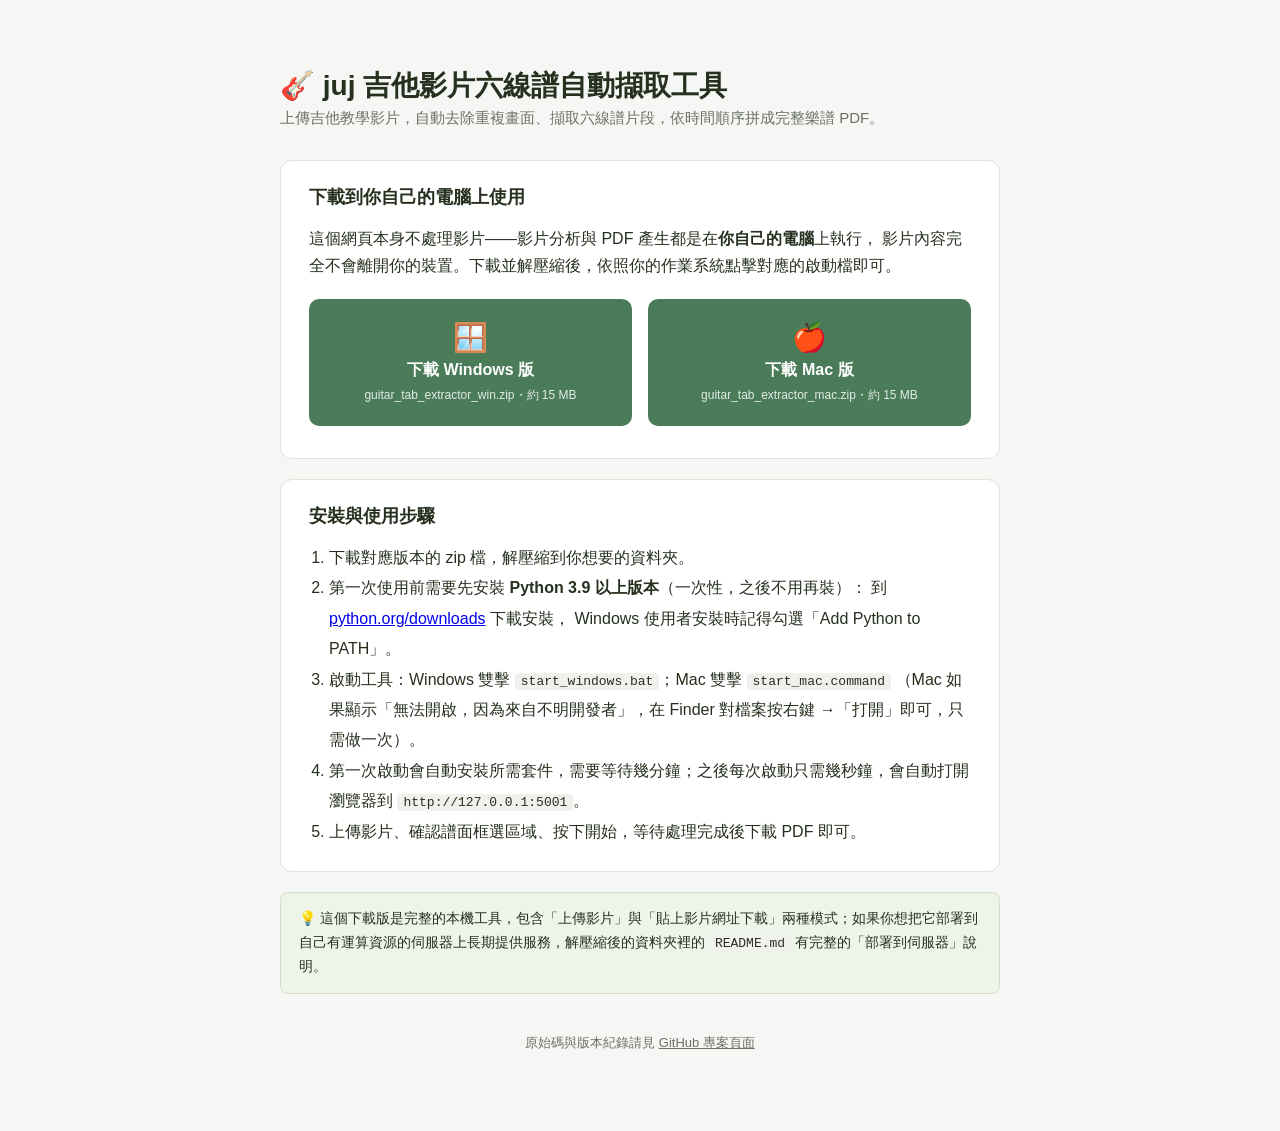
==== site/index.html @ e15d1bc4 "更新下載連結 更新下載連結" ====
<!doctype html>
<html lang="zh-Hant">
<head>
<meta charset="utf-8">
<meta name="viewport" content="width=device-width, initial-scale=1">
<title>juj 吉他影片六線譜自動擷取工具</title>
<style>
  :root {
    --bg: #f6f7f4;
    --card: #ffffff;
    --accent: #4a7c59;
    --accent-dark: #375c41;
    --text: #26301f;
    --muted: #6b7264;
    --border: #dfe3d8;
  }
  * { box-sizing: border-box; }
  body {
    margin: 0;
    font-family: -apple-system, "Segoe UI", "PingFang TC", "Microsoft JhengHei", sans-serif;
    background: var(--bg);
    color: var(--text);
  }
  .wrap { max-width: 760px; margin: 0 auto; padding: 48px 20px 80px; }
  h1 { font-size: 28px; margin-bottom: 4px; }
  .sub { color: var(--muted); margin-top: 0; margin-bottom: 32px; font-size: 15px; }
  .card {
    background: var(--card);
    border: 1px solid var(--border);
    border-radius: 12px;
    padding: 24px 28px;
    margin-bottom: 20px;
  }
  .card h2 { margin-top: 0; font-size: 18px; }
  .card p { line-height: 1.7; color: var(--text); }
  .downloads {
    display: grid;
    grid-template-columns: 1fr 1fr;
    gap: 16px;
    margin: 20px 0 8px;
  }
  @media (max-width: 560px) {
    .downloads { grid-template-columns: 1fr; }
  }
  .dl-btn {
    display: flex;
    flex-direction: column;
    align-items: center;
    justify-content: center;
    gap: 6px;
    background: var(--accent);
    color: white;
    text-decoration: none;
    border-radius: 10px;
    padding: 22px 16px;
    font-size: 16px;
    font-weight: 600;
    transition: background 0.15s;
  }
  .dl-btn:hover { background: var(--accent-dark); }
  .dl-btn .icon { font-size: 28px; }
  .dl-btn .size { font-size: 12px; font-weight: 400; opacity: 0.85; }
  .steps {
    margin: 0;
    padding-left: 20px;
    line-height: 1.9;
    color: var(--text);
  }
  .note {
    background: #eef4ea;
    border: 1px solid #cfe0c6;
    border-radius: 8px;
    padding: 14px 18px;
    font-size: 14px;
    color: var(--text);
    line-height: 1.7;
  }
  code {
    background: #f0f1ec;
    padding: 1px 6px;
    border-radius: 4px;
    font-size: 13px;
  }
  footer {
    text-align: center;
    color: var(--muted);
    font-size: 13px;
    margin-top: 40px;
  }
  footer a { color: var(--muted); }
</style>
</head>
<body>
  <div class="wrap">
    <h1>🎸 juj 吉他影片六線譜自動擷取工具</h1>
    <p class="sub">上傳吉他教學影片，自動去除重複畫面、擷取六線譜片段，依時間順序拼成完整樂譜 PDF。</p>

    <div class="card">
      <h2>下載到你自己的電腦上使用</h2>
      <p>
        這個網頁本身不處理影片——影片分析與 PDF 產生都是在<strong>你自己的電腦</strong>上執行，
        影片內容完全不會離開你的裝置。下載並解壓縮後，依照你的作業系統點擊對應的啟動檔即可。
      </p>
      <div class="downloads">
        <a class="dl-btn" href="https://github.com/juj58612/juj-guitar-tab-extractor-tool/releases/download/v1.0/guitar_tab_extractor_win.zip">
          <span class="icon">🪟</span>
          <span>下載 Windows 版</span>
          <span class="size">guitar_tab_extractor_win.zip・約 15 MB</span>
        </a>
        <a class="dl-btn" href="https://github.com/juj58612/juj-guitar-tab-extractor-tool/releases/download/v1.0/guitar_tab_extractor_mac.zip">
          <span class="icon">🍎</span>
          <span>下載 Mac 版</span>
          <span class="size">guitar_tab_extractor_mac.zip・約 15 MB</span>
        </a>
      </div>
    </div>

    <div class="card">
      <h2>安裝與使用步驟</h2>
      <ol class="steps">
        <li>下載對應版本的 zip 檔，解壓縮到你想要的資料夾。</li>
        <li>
          第一次使用前需要先安裝 <strong>Python 3.9 以上版本</strong>（一次性，之後不用再裝）：
          到 <a href="https://www.python.org/downloads/" target="_blank" rel="noopener">python.org/downloads</a> 下載安裝，
          Windows 使用者安裝時記得勾選「Add Python to PATH」。
        </li>
        <li>
          啟動工具：Windows 雙擊 <code>start_windows.bat</code>；Mac 雙擊 <code>start_mac.command</code>
          （Mac 如果顯示「無法開啟，因為來自不明開發者」，在 Finder 對檔案按右鍵 →「打開」即可，只需做一次）。
        </li>
        <li>第一次啟動會自動安裝所需套件，需要等待幾分鐘；之後每次啟動只需幾秒鐘，會自動打開瀏覽器到 <code>http://127.0.0.1:5001</code>。</li>
        <li>上傳影片、確認譜面框選區域、按下開始，等待處理完成後下載 PDF 即可。</li>
      </ol>
    </div>

    <div class="note">
      💡 這個下載版是完整的本機工具，包含「上傳影片」與「貼上影片網址下載」兩種模式；如果你想把它部署到自己有運算資源的伺服器上長期提供服務，解壓縮後的資料夾裡的 <code>README.md</code> 有完整的「部署到伺服器」說明。
    </div>

    <footer>
      原始碼與版本紀錄請見 <a href="https://github.com/juj58612/juj-guitar-tab-extractor-tool" target="_blank" rel="noopener">GitHub 專案頁面</a>
    </footer>
  </div>
</body>
</html>
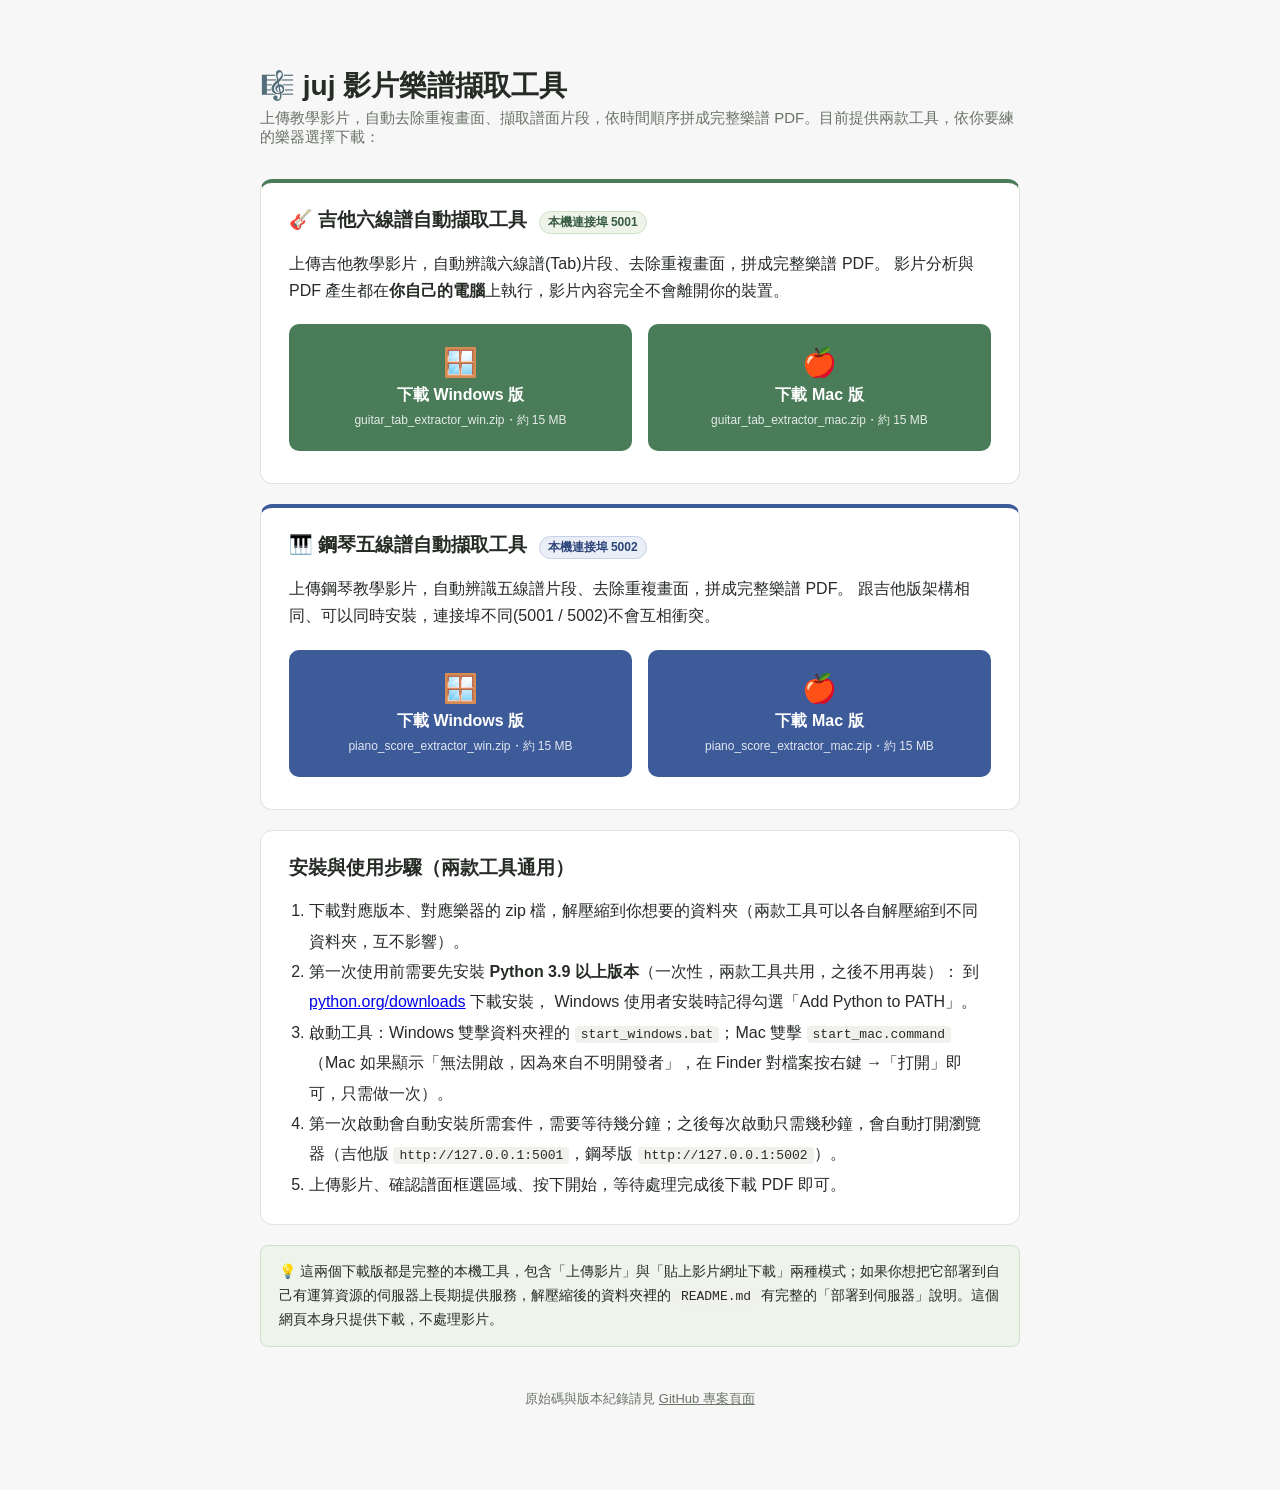
==== commit ee614c0a: "合併吉他/鋼琴下載頁：同一個網頁提供兩款工具的 Win/Mac 安裝包下載" ====
--- a/site/index.html
+++ b/site/index.html
@@ -3,16 +3,22 @@
 <head>
 <meta charset="utf-8">
 <meta name="viewport" content="width=device-width, initial-scale=1">
-<title>juj 吉他影片六線譜自動擷取工具</title>
+<title>juj 影片樂譜擷取工具</title>
 <style>
   :root {
-    --bg: #f6f7f4;
+    --bg: #f6f7f6;
     --card: #ffffff;
-    --accent: #4a7c59;
-    --accent-dark: #375c41;
-    --text: #26301f;
-    --muted: #6b7264;
-    --border: #dfe3d8;
+    --text: #262b26;
+    --muted: #6b7268;
+    --border: #e0e3dd;
+    --guitar: #4a7c59;
+    --guitar-dark: #375c41;
+    --guitar-tint: #eef4ea;
+    --guitar-tint-border: #cfe0c6;
+    --piano: #3d5a99;
+    --piano-dark: #2d4478;
+    --piano-tint: #eaeef7;
+    --piano-tint-border: #c6d0e6;
   }
   * { box-sizing: border-box; }
   body {
@@ -21,7 +27,7 @@
     background: var(--bg);
     color: var(--text);
   }
-  .wrap { max-width: 760px; margin: 0 auto; padding: 48px 20px 80px; }
+  .wrap { max-width: 800px; margin: 0 auto; padding: 48px 20px 80px; }
   h1 { font-size: 28px; margin-bottom: 4px; }
   .sub { color: var(--muted); margin-top: 0; margin-bottom: 32px; font-size: 15px; }
   .card {
@@ -31,8 +37,11 @@
     padding: 24px 28px;
     margin-bottom: 20px;
   }
-  .card h2 { margin-top: 0; font-size: 18px; }
+  .card h2 { margin-top: 0; font-size: 19px; }
   .card p { line-height: 1.7; color: var(--text); }
+  .tool-card { border-top: 4px solid var(--tool-color); }
+  .tool-card.guitar { --tool-color: var(--guitar); }
+  .tool-card.piano { --tool-color: var(--piano); }
   .downloads {
     display: grid;
     grid-template-columns: 1fr 1fr;
@@ -48,7 +57,6 @@
     align-items: center;
     justify-content: center;
     gap: 6px;
-    background: var(--accent);
     color: white;
     text-decoration: none;
     border-radius: 10px;
@@ -57,7 +65,10 @@
     font-weight: 600;
     transition: background 0.15s;
   }
-  .dl-btn:hover { background: var(--accent-dark); }
+  .guitar .dl-btn { background: var(--guitar); }
+  .guitar .dl-btn:hover { background: var(--guitar-dark); }
+  .piano .dl-btn { background: var(--piano); }
+  .piano .dl-btn:hover { background: var(--piano-dark); }
   .dl-btn .icon { font-size: 28px; }
   .dl-btn .size { font-size: 12px; font-weight: 400; opacity: 0.85; }
   .steps {
@@ -67,8 +78,8 @@
     color: var(--text);
   }
   .note {
-    background: #eef4ea;
-    border: 1px solid #cfe0c6;
+    background: var(--guitar-tint);
+    border: 1px solid var(--guitar-tint-border);
     border-radius: 8px;
     padding: 14px 18px;
     font-size: 14px;
@@ -81,25 +92,37 @@
     border-radius: 4px;
     font-size: 13px;
   }
+  .port-tag {
+    display: inline-block;
+    font-size: 12px;
+    font-weight: 600;
+    padding: 2px 8px;
+    border-radius: 999px;
+    margin-left: 6px;
+  }
+  .guitar .port-tag { background: var(--guitar-tint); color: var(--guitar-dark); border: 1px solid var(--guitar-tint-border); }
+  .piano .port-tag { background: var(--piano-tint); color: var(--piano-dark); border: 1px solid var(--piano-tint-border); }
   footer {
     text-align: center;
     color: var(--muted);
     font-size: 13px;
     margin-top: 40px;
+    line-height: 1.8;
   }
   footer a { color: var(--muted); }
 </style>
 </head>
 <body>
   <div class="wrap">
-    <h1>🎸 juj 吉他影片六線譜自動擷取工具</h1>
-    <p class="sub">上傳吉他教學影片，自動去除重複畫面、擷取六線譜片段，依時間順序拼成完整樂譜 PDF。</p>
+    <h1>🎼 juj 影片樂譜擷取工具</h1>
+    <p class="sub">上傳教學影片，自動去除重複畫面、擷取譜面片段，依時間順序拼成完整樂譜 PDF。目前提供兩款工具，依你要練的樂器選擇下載：</p>
 
-    <div class="card">
-      <h2>下載到你自己的電腦上使用</h2>
+    <!-- 吉他 -->
+    <div class="card tool-card guitar">
+      <h2>🎸 吉他六線譜自動擷取工具 <span class="port-tag">本機連接埠 5001</span></h2>
       <p>
-        這個網頁本身不處理影片——影片分析與 PDF 產生都是在<strong>你自己的電腦</strong>上執行，
-        影片內容完全不會離開你的裝置。下載並解壓縮後，依照你的作業系統點擊對應的啟動檔即可。
+        上傳吉他教學影片，自動辨識六線譜(Tab)片段、去除重複畫面，拼成完整樂譜 PDF。
+        影片分析與 PDF 產生都在<strong>你自己的電腦</strong>上執行，影片內容完全不會離開你的裝置。
       </p>
       <div class="downloads">
         <a class="dl-btn" href="https://github.com/juj58612/juj-guitar-tab-extractor-tool/releases/download/v1.0/guitar_tab_extractor_win.zip">
@@ -115,26 +138,47 @@
       </div>
     </div>
 
+    <!-- 鋼琴 -->
+    <div class="card tool-card piano">
+      <h2>🎹 鋼琴五線譜自動擷取工具 <span class="port-tag">本機連接埠 5002</span></h2>
+      <p>
+        上傳鋼琴教學影片，自動辨識五線譜片段、去除重複畫面，拼成完整樂譜 PDF。
+        跟吉他版架構相同、可以同時安裝，連接埠不同(5001 / 5002)不會互相衝突。
+      </p>
+      <div class="downloads">
+        <a class="dl-btn" href="https://github.com/juj58612/juj-guitar-tab-extractor-tool/releases/download/v1.0/piano_score_extractor_win.zip">
+          <span class="icon">🪟</span>
+          <span>下載 Windows 版</span>
+          <span class="size">piano_score_extractor_win.zip・約 15 MB</span>
+        </a>
+        <a class="dl-btn" href="https://github.com/juj58612/juj-guitar-tab-extractor-tool/releases/download/v1.0/piano_score_extractor_mac.zip">
+          <span class="icon">🍎</span>
+          <span>下載 Mac 版</span>
+          <span class="size">piano_score_extractor_mac.zip・約 15 MB</span>
+        </a>
+      </div>
+    </div>
+
     <div class="card">
-      <h2>安裝與使用步驟</h2>
+      <h2>安裝與使用步驟（兩款工具通用）</h2>
       <ol class="steps">
-        <li>下載對應版本的 zip 檔，解壓縮到你想要的資料夾。</li>
+        <li>下載對應版本、對應樂器的 zip 檔，解壓縮到你想要的資料夾（兩款工具可以各自解壓縮到不同資料夾，互不影響）。</li>
         <li>
-          第一次使用前需要先安裝 <strong>Python 3.9 以上版本</strong>（一次性，之後不用再裝）：
+          第一次使用前需要先安裝 <strong>Python 3.9 以上版本</strong>（一次性，兩款工具共用，之後不用再裝）：
           到 <a href="https://www.python.org/downloads/" target="_blank" rel="noopener">python.org/downloads</a> 下載安裝，
           Windows 使用者安裝時記得勾選「Add Python to PATH」。
         </li>
         <li>
-          啟動工具：Windows 雙擊 <code>start_windows.bat</code>；Mac 雙擊 <code>start_mac.command</code>
+          啟動工具：Windows 雙擊資料夾裡的 <code>start_windows.bat</code>；Mac 雙擊 <code>start_mac.command</code>
           （Mac 如果顯示「無法開啟，因為來自不明開發者」，在 Finder 對檔案按右鍵 →「打開」即可，只需做一次）。
         </li>
-        <li>第一次啟動會自動安裝所需套件，需要等待幾分鐘；之後每次啟動只需幾秒鐘，會自動打開瀏覽器到 <code>http://127.0.0.1:5001</code>。</li>
+        <li>第一次啟動會自動安裝所需套件，需要等待幾分鐘；之後每次啟動只需幾秒鐘，會自動打開瀏覽器（吉他版 <code>http://127.0.0.1:5001</code>，鋼琴版 <code>http://127.0.0.1:5002</code>）。</li>
         <li>上傳影片、確認譜面框選區域、按下開始，等待處理完成後下載 PDF 即可。</li>
       </ol>
     </div>
 
     <div class="note">
-      💡 這個下載版是完整的本機工具，包含「上傳影片」與「貼上影片網址下載」兩種模式；如果你想把它部署到自己有運算資源的伺服器上長期提供服務，解壓縮後的資料夾裡的 <code>README.md</code> 有完整的「部署到伺服器」說明。
+      💡 這兩個下載版都是完整的本機工具，包含「上傳影片」與「貼上影片網址下載」兩種模式；如果你想把它部署到自己有運算資源的伺服器上長期提供服務，解壓縮後的資料夾裡的 <code>README.md</code> 有完整的「部署到伺服器」說明。這個網頁本身只提供下載，不處理影片。
     </div>
 
     <footer>
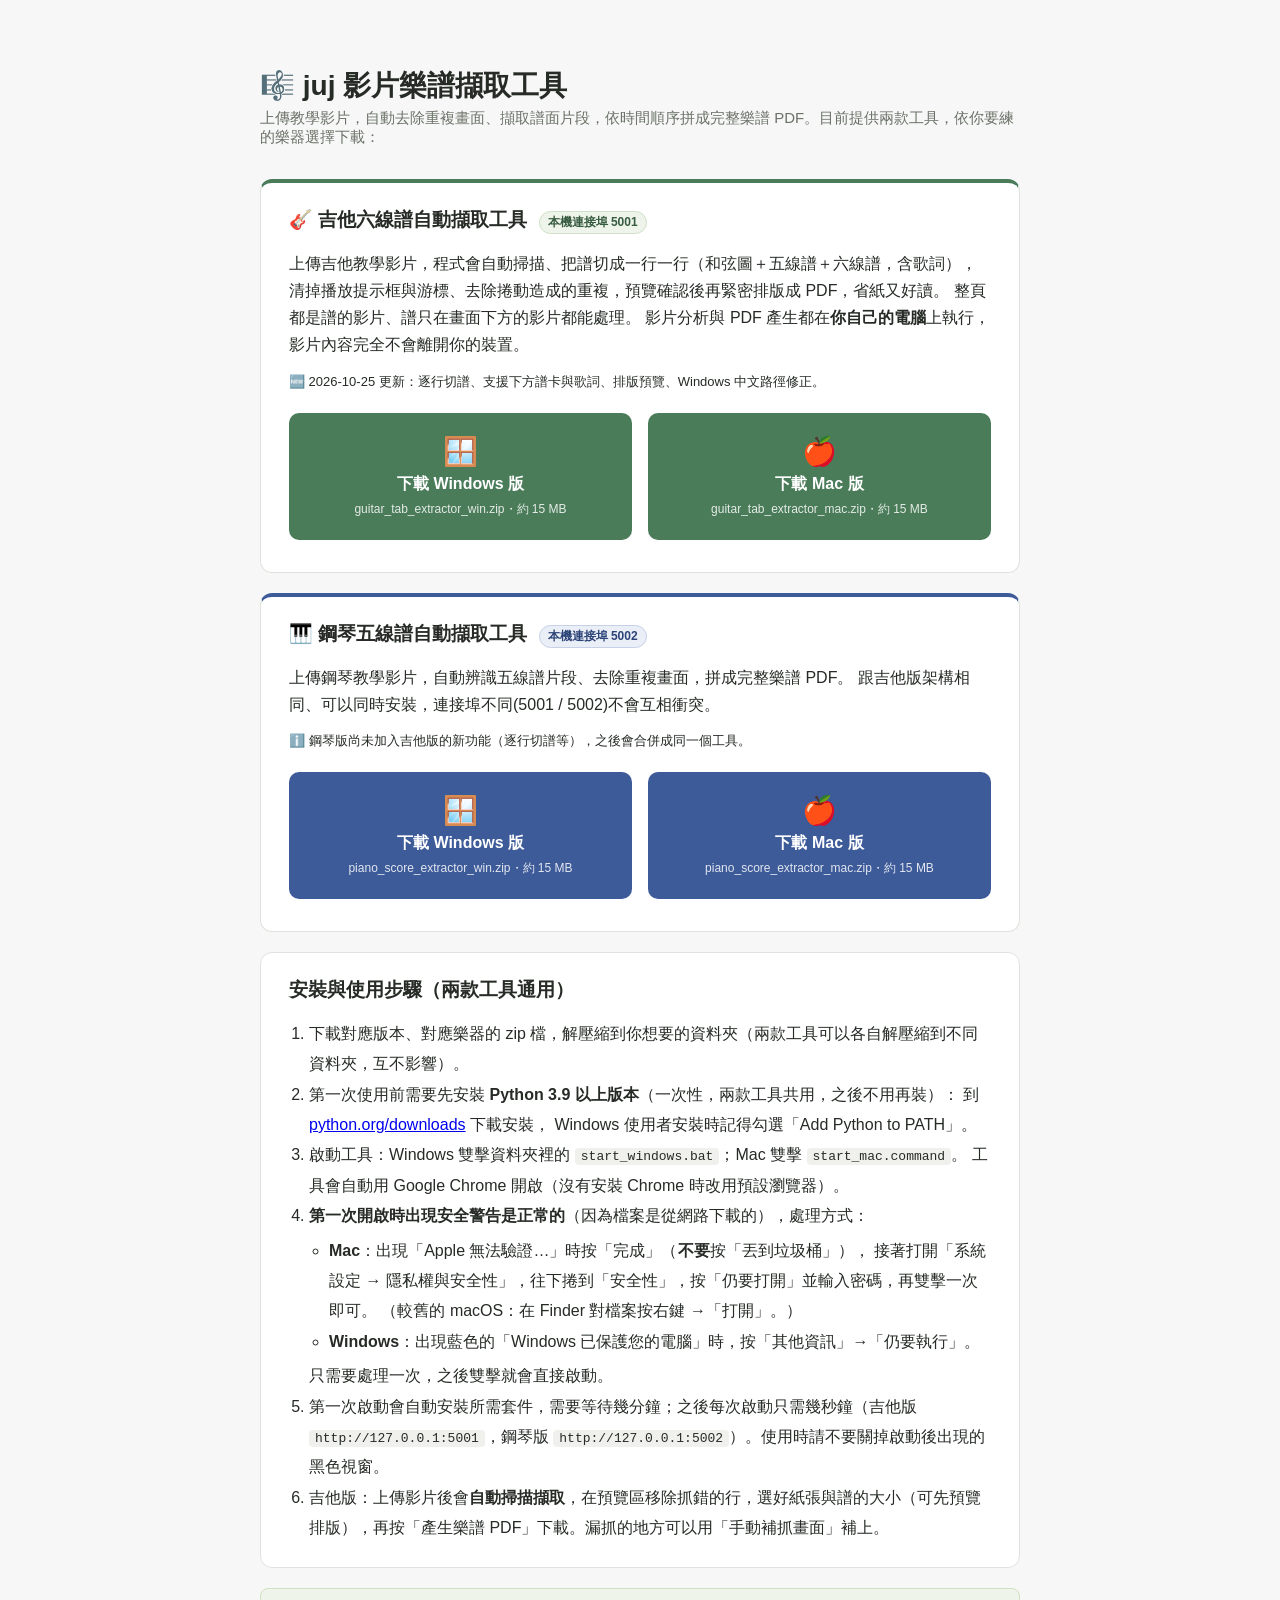
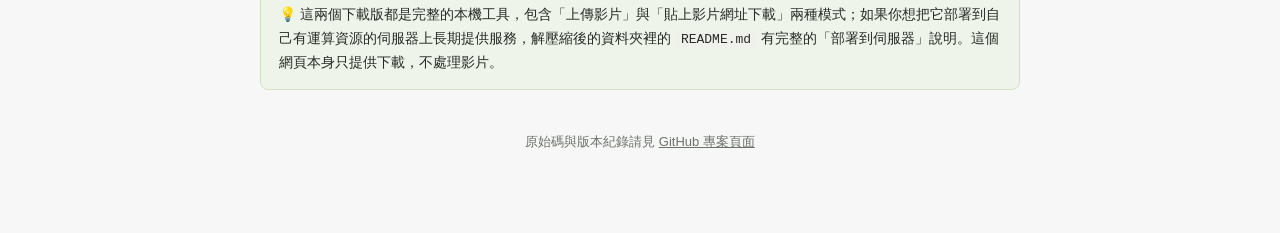
==== commit 74cc26e3: "下載頁更新：說明新功能與 Mac/Windows 安全警告處理方式 Co-Authored-By: Claude Opus 5.5 <noreply@anthropic.com> Claude-Ses" ====
--- a/site/index.html
+++ b/site/index.html
@@ -92,6 +92,8 @@
     border-radius: 4px;
     font-size: 13px;
   }
+  .updated { font-size: 13px; color: var(--muted); margin: -4px 0 0; }
+  .steps ul { padding-left: 20px; margin: 4px 0; }
   .port-tag {
     display: inline-block;
     font-size: 12px;
@@ -121,9 +123,12 @@
     <div class="card tool-card guitar">
       <h2>🎸 吉他六線譜自動擷取工具 <span class="port-tag">本機連接埠 5001</span></h2>
       <p>
-        上傳吉他教學影片，自動辨識六線譜(Tab)片段、去除重複畫面，拼成完整樂譜 PDF。
+        上傳吉他教學影片，程式會自動掃描、把譜切成一行一行（和弦圖＋五線譜＋六線譜，含歌詞），
+        清掉播放提示框與游標、去除捲動造成的重複，預覽確認後再緊密排版成 PDF，省紙又好讀。
+        整頁都是譜的影片、譜只在畫面下方的影片都能處理。
         影片分析與 PDF 產生都在<strong>你自己的電腦</strong>上執行，影片內容完全不會離開你的裝置。
       </p>
+      <p class="updated">🆕 2026-10-25 更新：逐行切譜、支援下方譜卡與歌詞、排版預覽、Windows 中文路徑修正。</p>
       <div class="downloads">
         <a class="dl-btn" href="https://github.com/juj58612/juj-guitar-tab-extractor-tool/releases/download/v1.0/guitar_tab_extractor_win.zip">
           <span class="icon">🪟</span>
@@ -145,6 +150,7 @@
         上傳鋼琴教學影片，自動辨識五線譜片段、去除重複畫面，拼成完整樂譜 PDF。
         跟吉他版架構相同、可以同時安裝，連接埠不同(5001 / 5002)不會互相衝突。
       </p>
+      <p class="updated">ℹ️ 鋼琴版尚未加入吉他版的新功能（逐行切譜等），之後會合併成同一個工具。</p>
       <div class="downloads">
         <a class="dl-btn" href="https://github.com/juj58612/juj-guitar-tab-extractor-tool/releases/download/v1.0/piano_score_extractor_win.zip">
           <span class="icon">🪟</span>
@@ -169,11 +175,21 @@
           Windows 使用者安裝時記得勾選「Add Python to PATH」。
         </li>
         <li>
-          啟動工具：Windows 雙擊資料夾裡的 <code>start_windows.bat</code>；Mac 雙擊 <code>start_mac.command</code>
-          （Mac 如果顯示「無法開啟，因為來自不明開發者」，在 Finder 對檔案按右鍵 →「打開」即可，只需做一次）。
+          啟動工具：Windows 雙擊資料夾裡的 <code>start_windows.bat</code>；Mac 雙擊 <code>start_mac.command</code>。
+          工具會自動用 Google Chrome 開啟（沒有安裝 Chrome 時改用預設瀏覽器）。
         </li>
-        <li>第一次啟動會自動安裝所需套件，需要等待幾分鐘；之後每次啟動只需幾秒鐘，會自動打開瀏覽器（吉他版 <code>http://127.0.0.1:5001</code>，鋼琴版 <code>http://127.0.0.1:5002</code>）。</li>
-        <li>上傳影片、確認譜面框選區域、按下開始，等待處理完成後下載 PDF 即可。</li>
+        <li>
+          <strong>第一次開啟時出現安全警告是正常的</strong>（因為檔案是從網路下載的），處理方式：
+          <ul>
+            <li><strong>Mac</strong>：出現「Apple 無法驗證…」時按「完成」（<strong>不要</strong>按「丟到垃圾桶」），
+              接著打開「系統設定 → 隱私權與安全性」，往下捲到「安全性」，按「仍要打開」並輸入密碼，再雙擊一次即可。
+              （較舊的 macOS：在 Finder 對檔案按右鍵 →「打開」。）</li>
+            <li><strong>Windows</strong>：出現藍色的「Windows 已保護您的電腦」時，按「其他資訊」→「仍要執行」。</li>
+          </ul>
+          只需要處理一次，之後雙擊就會直接啟動。
+        </li>
+        <li>第一次啟動會自動安裝所需套件，需要等待幾分鐘；之後每次啟動只需幾秒鐘（吉他版 <code>http://127.0.0.1:5001</code>，鋼琴版 <code>http://127.0.0.1:5002</code>）。使用時請不要關掉啟動後出現的黑色視窗。</li>
+        <li>吉他版：上傳影片後會<strong>自動掃描擷取</strong>，在預覽區移除抓錯的行，選好紙張與譜的大小（可先預覽排版），再按「產生樂譜 PDF」下載。漏抓的地方可以用「手動補抓畫面」補上。</li>
       </ol>
     </div>
 
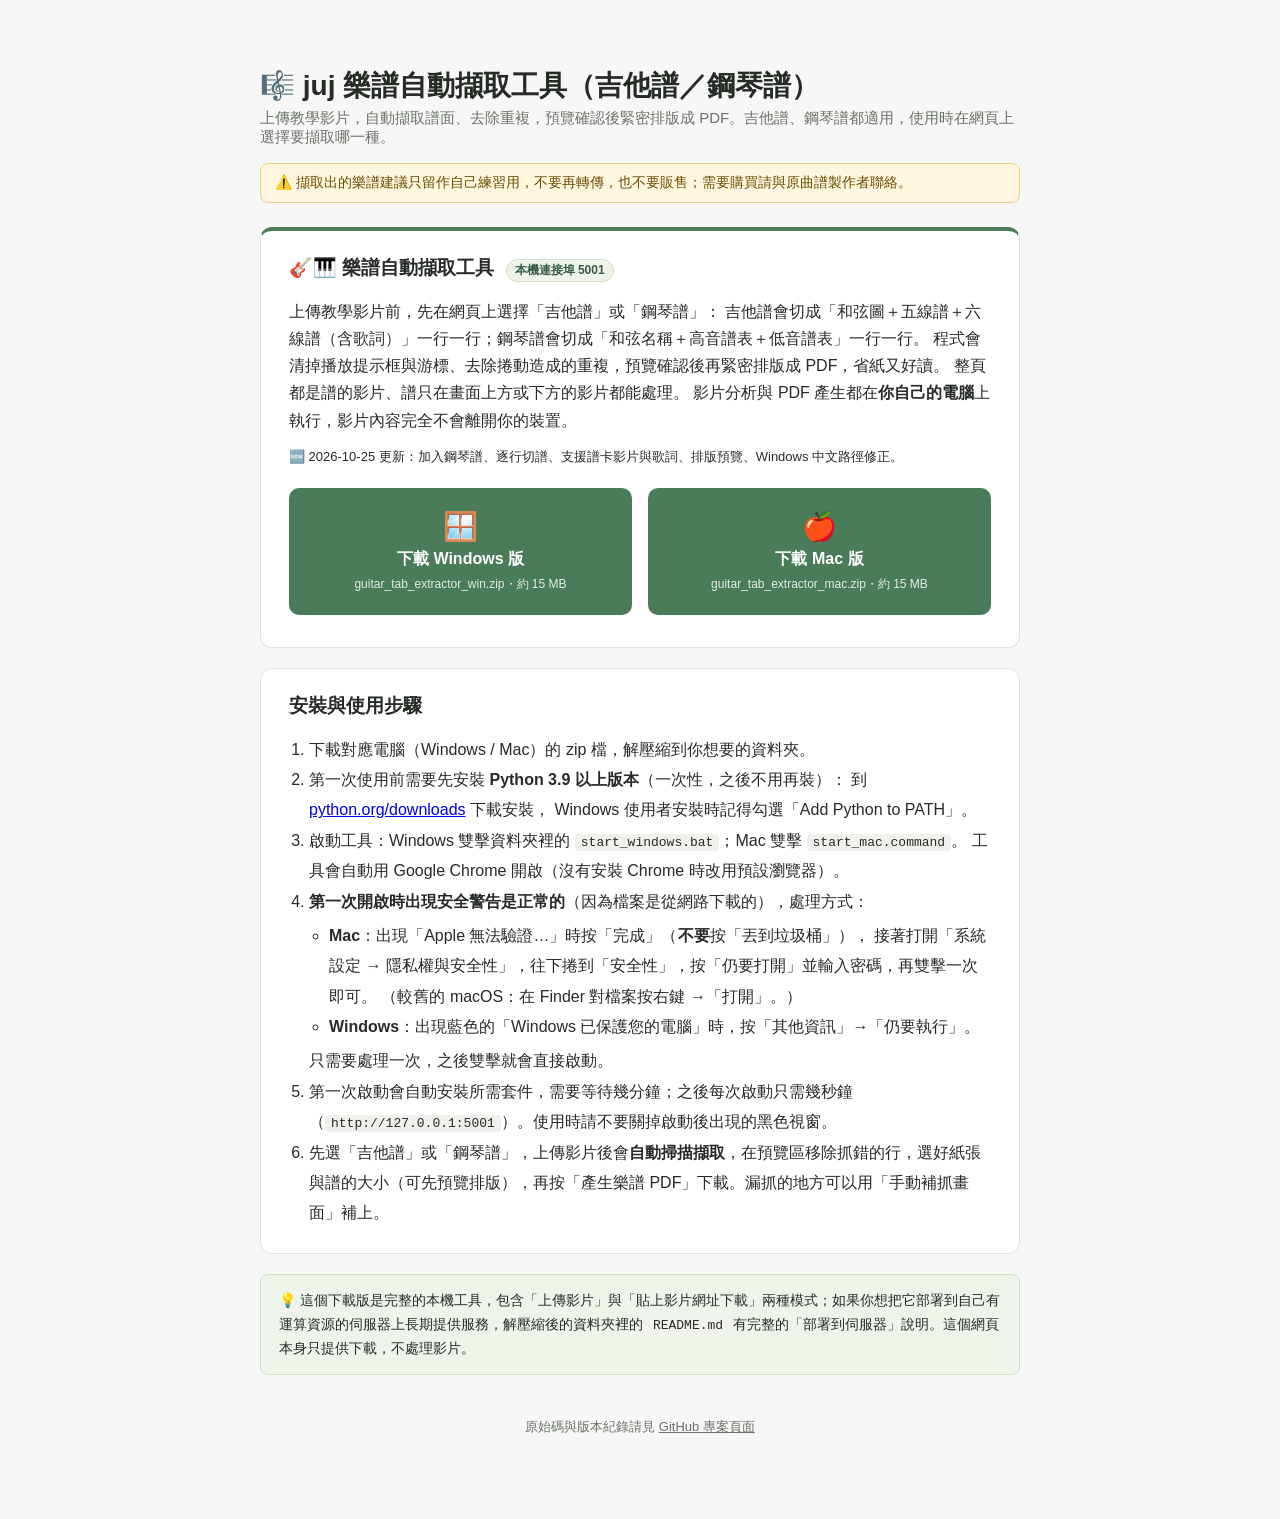
==== commit 8eb1516d: "加入鋼琴譜（上傳前選吉他譜/鋼琴譜）、工具改名、警語、下載頁改為單一安裝包 Co-Authored-By: Claude Opus 5.5 <noreply@anthropic.com> Claude" ====
--- a/site/index.html
+++ b/site/index.html
@@ -3,7 +3,7 @@
 <head>
 <meta charset="utf-8">
 <meta name="viewport" content="width=device-width, initial-scale=1">
-<title>juj 影片樂譜擷取工具</title>
+<title>juj 樂譜自動擷取工具</title>
 <style>
   :root {
     --bg: #f6f7f6;
@@ -94,6 +94,7 @@
   }
   .updated { font-size: 13px; color: var(--muted); margin: -4px 0 0; }
   .steps ul { padding-left: 20px; margin: 4px 0; }
+  .warn { background:#fff6e0; border:1px solid #ecd28a; color:#6b4e00; border-radius:8px; padding:10px 14px; font-size:14px; margin:-16px 0 24px; }
   .port-tag {
     display: inline-block;
     font-size: 12px;
@@ -116,19 +117,21 @@
 </head>
 <body>
   <div class="wrap">
-    <h1>🎼 juj 影片樂譜擷取工具</h1>
-    <p class="sub">上傳教學影片，自動去除重複畫面、擷取譜面片段，依時間順序拼成完整樂譜 PDF。目前提供兩款工具，依你要練的樂器選擇下載：</p>
+    <h1>🎼 juj 樂譜自動擷取工具（吉他譜／鋼琴譜）</h1>
+    <p class="sub">上傳教學影片，自動擷取譜面、去除重複，預覽確認後緊密排版成 PDF。吉他譜、鋼琴譜都適用，使用時在網頁上選擇要擷取哪一種。</p>
+    <div class="warn">⚠️ 擷取出的樂譜建議只留作自己練習用，不要再轉傳，也不要販售；需要購買請與原曲譜製作者聯絡。</div>
 
     <!-- 吉他 -->
     <div class="card tool-card guitar">
-      <h2>🎸 吉他六線譜自動擷取工具 <span class="port-tag">本機連接埠 5001</span></h2>
+      <h2>🎸🎹 樂譜自動擷取工具 <span class="port-tag">本機連接埠 5001</span></h2>
       <p>
-        上傳吉他教學影片，程式會自動掃描、把譜切成一行一行（和弦圖＋五線譜＋六線譜，含歌詞），
-        清掉播放提示框與游標、去除捲動造成的重複，預覽確認後再緊密排版成 PDF，省紙又好讀。
-        整頁都是譜的影片、譜只在畫面下方的影片都能處理。
+        上傳教學影片前，先在網頁上選擇「吉他譜」或「鋼琴譜」：
+        吉他譜會切成「和弦圖＋五線譜＋六線譜（含歌詞）」一行一行；鋼琴譜會切成「和弦名稱＋高音譜表＋低音譜表」一行一行。
+        程式會清掉播放提示框與游標、去除捲動造成的重複，預覽確認後再緊密排版成 PDF，省紙又好讀。
+        整頁都是譜的影片、譜只在畫面上方或下方的影片都能處理。
         影片分析與 PDF 產生都在<strong>你自己的電腦</strong>上執行，影片內容完全不會離開你的裝置。
       </p>
-      <p class="updated">🆕 2026-10-25 更新：逐行切譜、支援下方譜卡與歌詞、排版預覽、Windows 中文路徑修正。</p>
+      <p class="updated">🆕 2026-10-25 更新：加入鋼琴譜、逐行切譜、支援譜卡影片與歌詞、排版預覽、Windows 中文路徑修正。</p>
       <div class="downloads">
         <a class="dl-btn" href="https://github.com/juj58612/juj-guitar-tab-extractor-tool/releases/download/v1.0/guitar_tab_extractor_win.zip">
           <span class="icon">🪟</span>
@@ -143,34 +146,12 @@
       </div>
     </div>
 
-    <!-- 鋼琴 -->
-    <div class="card tool-card piano">
-      <h2>🎹 鋼琴五線譜自動擷取工具 <span class="port-tag">本機連接埠 5002</span></h2>
-      <p>
-        上傳鋼琴教學影片，自動辨識五線譜片段、去除重複畫面，拼成完整樂譜 PDF。
-        跟吉他版架構相同、可以同時安裝，連接埠不同(5001 / 5002)不會互相衝突。
-      </p>
-      <p class="updated">ℹ️ 鋼琴版尚未加入吉他版的新功能（逐行切譜等），之後會合併成同一個工具。</p>
-      <div class="downloads">
-        <a class="dl-btn" href="https://github.com/juj58612/juj-guitar-tab-extractor-tool/releases/download/v1.0/piano_score_extractor_win.zip">
-          <span class="icon">🪟</span>
-          <span>下載 Windows 版</span>
-          <span class="size">piano_score_extractor_win.zip・約 15 MB</span>
-        </a>
-        <a class="dl-btn" href="https://github.com/juj58612/juj-guitar-tab-extractor-tool/releases/download/v1.0/piano_score_extractor_mac.zip">
-          <span class="icon">🍎</span>
-          <span>下載 Mac 版</span>
-          <span class="size">piano_score_extractor_mac.zip・約 15 MB</span>
-        </a>
-      </div>
-    </div>
-
     <div class="card">
-      <h2>安裝與使用步驟（兩款工具通用）</h2>
+      <h2>安裝與使用步驟</h2>
       <ol class="steps">
-        <li>下載對應版本、對應樂器的 zip 檔，解壓縮到你想要的資料夾（兩款工具可以各自解壓縮到不同資料夾，互不影響）。</li>
+        <li>下載對應電腦（Windows / Mac）的 zip 檔，解壓縮到你想要的資料夾。</li>
         <li>
-          第一次使用前需要先安裝 <strong>Python 3.9 以上版本</strong>（一次性，兩款工具共用，之後不用再裝）：
+          第一次使用前需要先安裝 <strong>Python 3.9 以上版本</strong>（一次性，之後不用再裝）：
           到 <a href="https://www.python.org/downloads/" target="_blank" rel="noopener">python.org/downloads</a> 下載安裝，
           Windows 使用者安裝時記得勾選「Add Python to PATH」。
         </li>
@@ -188,13 +169,13 @@
           </ul>
           只需要處理一次，之後雙擊就會直接啟動。
         </li>
-        <li>第一次啟動會自動安裝所需套件，需要等待幾分鐘；之後每次啟動只需幾秒鐘（吉他版 <code>http://127.0.0.1:5001</code>，鋼琴版 <code>http://127.0.0.1:5002</code>）。使用時請不要關掉啟動後出現的黑色視窗。</li>
-        <li>吉他版：上傳影片後會<strong>自動掃描擷取</strong>，在預覽區移除抓錯的行，選好紙張與譜的大小（可先預覽排版），再按「產生樂譜 PDF」下載。漏抓的地方可以用「手動補抓畫面」補上。</li>
+        <li>第一次啟動會自動安裝所需套件，需要等待幾分鐘；之後每次啟動只需幾秒鐘（<code>http://127.0.0.1:5001</code>）。使用時請不要關掉啟動後出現的黑色視窗。</li>
+        <li>先選「吉他譜」或「鋼琴譜」，上傳影片後會<strong>自動掃描擷取</strong>，在預覽區移除抓錯的行，選好紙張與譜的大小（可先預覽排版），再按「產生樂譜 PDF」下載。漏抓的地方可以用「手動補抓畫面」補上。</li>
       </ol>
     </div>
 
     <div class="note">
-      💡 這兩個下載版都是完整的本機工具，包含「上傳影片」與「貼上影片網址下載」兩種模式；如果你想把它部署到自己有運算資源的伺服器上長期提供服務，解壓縮後的資料夾裡的 <code>README.md</code> 有完整的「部署到伺服器」說明。這個網頁本身只提供下載，不處理影片。
+      💡 這個下載版是完整的本機工具，包含「上傳影片」與「貼上影片網址下載」兩種模式；如果你想把它部署到自己有運算資源的伺服器上長期提供服務，解壓縮後的資料夾裡的 <code>README.md</code> 有完整的「部署到伺服器」說明。這個網頁本身只提供下載，不處理影片。
     </div>
 
     <footer>
